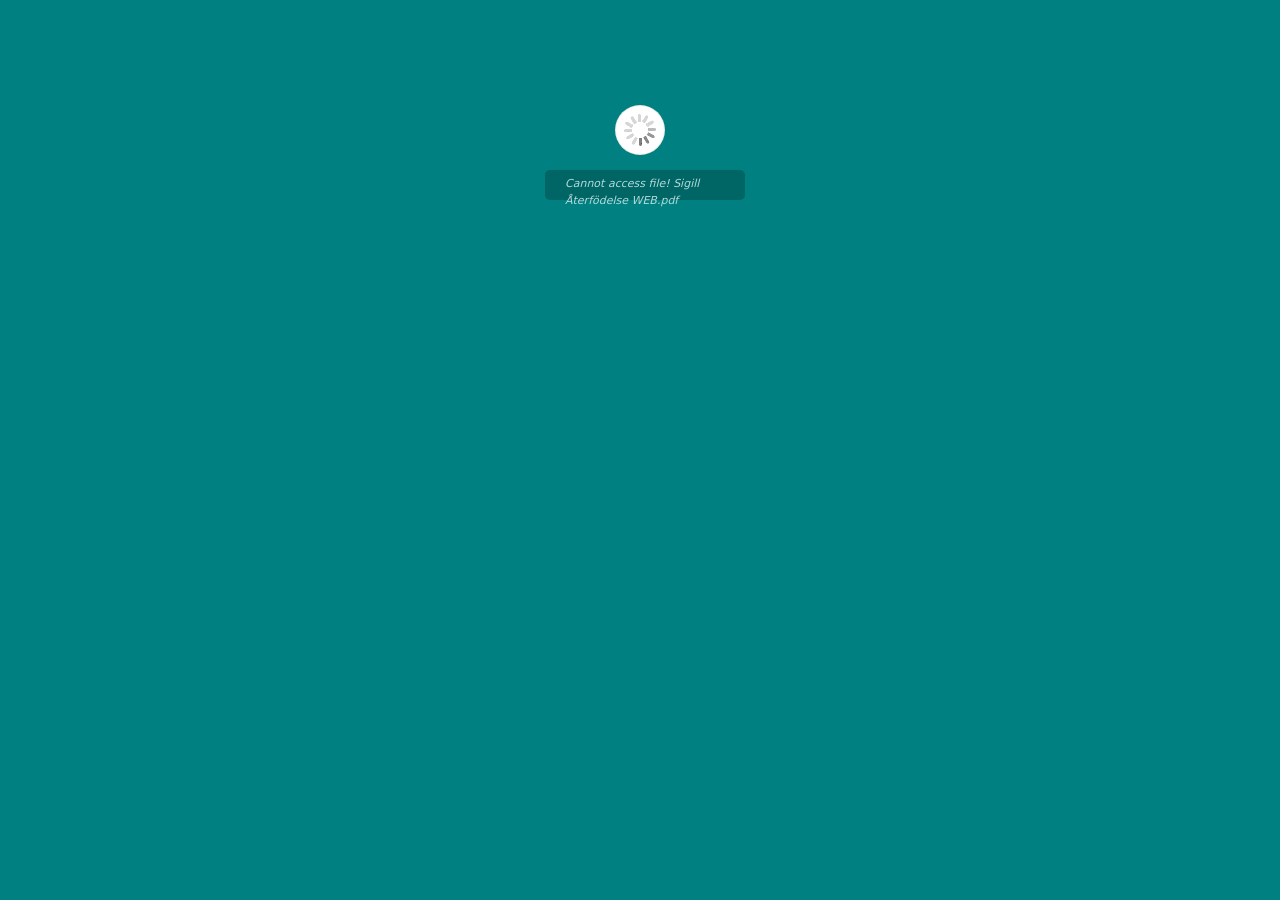
==== index.html @ 531eb3a5 "Bla" ====
<!DOCTYPE html>
<html lang="sv">
  <head>
    <meta charset="UTF-8">
    <meta name="viewport" content="width=device-width, initial-scale=1.0">
    <meta http-equiv="X-UA-Compatible" content="ie=edge">
    <title>Sigill</title>
    <link rel="stylesheet" href="./style.css">
    <link rel="icon" href="./favicon.ico" type="image/x-icon">

    <!-- Flipbook StyleSheet -->
    <link href="../dflip/css/dflip.min.css" rel="stylesheet" type="text/css">

    <!-- Icons Stylesheet -->
    <link href="../dflip/css/themify-icons.min.css" rel="stylesheet" type="text/css">

    <!-- Bootstrap -->
    <link href="https://cdn.jsdelivr.net/npm/bootstrap@5.3.8/dist/css/bootstrap.min.css" rel="stylesheet" integrity="sha384-sRIl4kxILFvY47J16cr9ZwB07vP4J8+LH7qKQnuqkuIAvNWLzeN8tE5YBujZqJLB" crossorigin="anonymous">
  </head>
  <body>
    <main>
        <div style="width:100%;">

          <!--Normal FLipbook-->
          <div id="flipbookContainer"></div>

          <!--
          <a href="Sigill Återfödelse WEB.pdf" target="_blank">
            <img src="Bilder/Sigill Återfödelse Framsida.png" class="magazine-cover">
          </a>-->
        </div>
    </main>
    <script src="index.js"></script>

    <!-- jQuery  -->
    <script src="../dflip/js/libs/jquery.min.js" type="text/javascript"></script>
    <!-- Flipbook main Js file -->
    <script src="../dflip/js/dflip.min.js" type="text/javascript"></script>

    <!-- Bootstrap -->
    <script src="https://cdn.jsdelivr.net/npm/bootstrap@5.3.8/dist/js/bootstrap.bundle.min.js" integrity="sha384-FKyoEForCGlyvwx9Hj09JcYn3nv7wiPVlz7YYwJrWVcXK/BmnVDxM+D2scQbITxI" crossorigin="anonymous"></script>
    
    <script>
      var flipBook;

      jQuery(document).ready(function () {

        var pdf="Sigill Återfödelse WEB.pdf";
        var options = {pageMode:2,backgroundColor: "#008080",enableDownload:false,hideControls: "download,pageMode,share"};
        flipBook = $("#flipbookContainer").flipBook(pdf, options);

      });
    </script>
  </body>
</html>
---- style.css ----
html{
    height: -webkit-fill-available !important;
}

body{
    height: -webkit-fill-available !important;
}

main{
    height: 100%;
    background-color: #008080 !important;
}


/* Card */
.magazine-cover {
  width: 100%;
  max-width: 820px;
  border-radius: 2px;
  transition:
    transform 0.15s ease-out,
    box-shadow 0.15s ease-out;
  box-shadow: 0 10px 30px rgba(0,0,0,0.2);
  will-change: transform;
  cursor: pointer;
}

/* Hover polish */
.magazine-cover:hover {
  box-shadow: 0 30px 60px rgba(0,0,0,0.35);
  transform: scale(1.05);
}
---- dflip/css/dflip.min.css ----
.df-abs-center{top:50%;left:50%;position:absolute;-webkit-transform:translate(-50%,-50%);-moz-transform:translate(-50%,-50%);-ms-transform:translate(-50%,-50%);transform:translate(-50%,-50%)}.df-abs-h-center{position:absolute;left:50%;-webkit-transform:translate(-50%);-moz-transform:translate(-50%);-ms-transform:translate(-50%);transform:translate(-50%)}.df-container{min-height:320px;background:no-repeat 50%;background-size:cover;width:100%;position:relative;image-rendering:auto;direction:ltr}.df-container div{box-sizing:border-box !important}.df-container.df-transparent:not(.df-fullscreen){background:transparent !important}.df-container.df-custom-fullscreen.df-fullscreen{position:fixed !important;top:0 !important;left:0 !important;right:0 !important;bottom:0 !important;margin:0 !important;border:0 !important;z-index:999999}.df-container .loading-info{position:absolute;top:100%;margin-top:20px;margin-left:5px;padding:6px 20px;background-color:rgba(0,0,0,0.3);font-style:italic;border-radius:5px;font-size:11px;max-height:30px;color:#fff;max-width:200px;transform:translateX(-50%);-moz-transform:translateX(-50%);-ms-transform:translateX(-50%);-webkit-transform:translateX(-50%);left:50%;opacity:.7;transition:.3s top ease;-webkit-transition:.3s top ease}.loading-info.df-old-browser{color:gray;background-color:white;opacity:.9;text-align:center;max-height:none}.loading-info.df-old-browser a{font-weight:bold;font-style:normal;text-transform:uppercase;color:#2196f3;display:block;text-decoration:underline;margin:10px 0 0}.df-container.df-init .loading-info{top:50%}.df-3dcanvas{position:absolute;z-index:1;right:0;top:0}.df-rtl .df-3dcanvas{right:auto;right:initial;left:0}.df-container a{outline:0;text-decoration:none;box-shadow:none}.df-container.df-zoom-enabled canvas.df-3dcanvas,.df-container.df-zoom-enabled .df-book-stage{cursor:move;cursor:-webkit-grab}.df-container:before,.df-container:after{content:" ";transition:.3s .1s opacity;-webkit-transition:.3s .1s opacity;opacity:0;height:50px;width:50px;left:50%;top:50%;font-size:12px;margin:-45px -25px -25px;box-sizing:border-box;position:absolute;pointer-events:none}.df-container.df-loading:before,.df-container.df-loading:after{content:" ";z-index:100;opacity:1}.df-container.df-loading:after{content:" ";background-image:url("../images/loading.gif");background-repeat:no-repeat;background-size:32px;background-position:50%}.df-container.df-loading:before{background-color:white;-webkit-border-radius:50px;-moz-border-radius:50px;border-radius:50px;border:1px solid rgba(150,150,150,0.2)}.df-book-stage{position:absolute;overflow:hidden;right:0;bottom:0;z-index:1;top:0;left:0;filter:blur(0);-webkit-filter:blur(0);padding:30px 50px 70px}.df-container.df-xs .df-book-stage{padding-left:20px;padding-right:20px}.df-container.df-sidemenu-open .df-book-stage{padding-left:230px;padding-right:10px}.df-container.df-sidemenu-open>.df-ui-btn.df-ui-prev{left:220px}.df-rtl.df-container.df-sidemenu-open>.df-ui-btn.df-ui-prev{left:0}.df-rtl.df-container.df-sidemenu-open>.df-ui-btn.df-ui-next{right:220px}.df-book-stage.df-zoom-enabled{cursor:move}.df-page-front:before,.df-page-back:before{content:" "}.df-book-page .df-page-front:before{background-image:-webkit-linear-gradient(right,rgba(0,0,0,0.25),rgba(0,0,0,0.2) 10%,rgba(0,0,0,0.15) 25%,rgba(0,0,0,0) 70%);background-image:-moz-linear-gradient(right,rgba(0,0,0,0.25),rgba(0,0,0,0.2) 10%,rgba(0,0,0,0.15) 25%,rgba(0,0,0,0) 70%);background-image:-ms-linear-gradient(right,rgba(0,0,0,0.25),rgba(0,0,0,0.2) 10%,rgba(0,0,0,0.15) 25%,rgba(0,0,0,0) 70%)}.df-book-page .df-page-back:before{background-image:-webkit-linear-gradient(left,rgba(0,0,0,0.25),rgba(0,0,0,0.15) 15%,rgba(255,255,255,0.07),rgba(255,255,255,0.0));background-image:-moz-linear-gradient(left,rgba(0,0,0,0.25),rgba(0,0,0,0.15) 15%,rgba(255,255,255,0.07),rgba(255,255,255,0.0));background-image:-ms-linear-gradient(left,rgba(0,0,0,0.25),rgba(0,0,0,0.15) 15%,rgba(255,255,255,0.07),rgba(255,255,255,0.0))}.df-book-wrapper,.df-page-wrapper,.df-book-page,.df-page-content,.df-page-front:before,.df-page-wrapper:after,.df-page-back:before,.df-page-content:after,.df-page-effects,.df-page-effects:before,.df-page-effects{position:absolute;height:100%;display:block;top:0}.df-page-content,.df-book-page{width:100%}.df-book-wrapper{position:relative;margin:0 auto;transition:.3s left;-webkit-transition:.3s left;left:0}.df-zoom-enabled .df-book-wrapper{transition:none;-webkit-transition:none}.df-loading.df-container .df-book-wrapper{left:100%}.df-book-wrapper.close-right{left:25%}.df-book-wrapper.close-left{left:-25%}.df-book-shadow{position:absolute;z-index:-1;height:100%;-webkit-box-shadow:0 0 10px rgba(0,0,0,0.3);-moz-box-shadow:0 0 10px rgba(0,0,0,0.3);-ms-box-shadow:0 0 10px rgba(0,0,0,0.3);box-shadow:0 0 10px rgba(0,0,0,0.3)}.df-book-wrapper .df-book-side-buttons{position:absolute;left:100%;width:40px;opacity:.3;height:100%;cursor:pointer;z-index:30;-webkit-border-radius:0 20px 20px 0;-moz-border-radius:0 20px 20px 0;border-radius:0 20px 20px 0}.df-book-prev-button.df-book-side-buttons{-webkit-border-radius:20px 0 0 20px;-moz-border-radius:20px 0 0 20px;border-radius:20px 0 0 20px}.df-book-wrapper .df-book-side-buttons:hover{opacity:.5;background-color:rgba(0,0,0,0.18)}.df-book-wrapper .df-book-prev-button{right:100%;left:auto;left:initial}.df-book-wrapper .df-book-side-buttons:before{position:absolute;font-size:30px;-webkit-transform:translate(-50%,-50%);-moz-transform:translate(-50%,-50%);-ms-transform:translate(-50%,-50%);transform:translate(-50%,-50%);left:50%;top:50%}.df-page-wrapper{overflow:hidden}.df-hard-page .df-page-wrapper{width:100% !important;height:100% !important;overflow:visible;transform-style:preserve-3d;-webkit-transform-origin:0 50% 0;-moz-transform-origin:0 50% 0;-ms-transform-origin:0 50% 0;transform-origin:0 50% 0}.df-book-page.df-flipping,.df-book-page.df-folding{box-shadow:-2px 0 10px rgba(0,0,0,0.0)}.df-book-page.df-left-side{left:0;-webkit-transform-origin:right;-moz-transform-origin:right;-ms-transform-origin:right;transform-origin:right}.df-book-page.df-right-side{left:50%;-webkit-transform-origin:left;-moz-transform-origin:left;-ms-transform-origin:left;transform-origin:left}.df-book-page.df-right-side+.df-page-wrapper.df-right-side{z-index:-1}.df-book-page .df-page-front,.df-book-page .df-page-back{width:100%;background-size:100.5% 100%;background-size:100% 100%;height:100%;background-color:white;position:absolute;box-sizing:border-box}.df-page-back>canvas,.df-page-front>canvas{width:100%;position:relative;z-index:-1}.df-quick-turn:before{opacity:0}.df-book-page.df-flipping.df-left-side:before{background-image:-webkit-linear-gradient(left,rgba(0,0,0,0),rgba(0,0,0,0.1));background-image:-moz-linear-gradient(left,rgba(0,0,0,0),rgba(0,0,0,0.1));width:10px;left:-10px}.df-book-page{width:50%}.df-book-page.df-flipping,.df-book-page.df-folding{z-index:200 !important}.df-page-content{background-size:100.25% !important;background-repeat:no-repeat !important;transition-property:transform;-webkit-transition-property:-webkit-transform;width:100%;overflow:hidden}.df-book-page.df-left-side .df-page-front{z-index:2}.df-book-page.df-left-side .df-page-back{z-index:1}.df-book-page.df-left-side.df-folding:not(.df-hard-page) .df-page-back{z-index:3}.df-book-page.df-right-side .df-page-front{top:0;left:0;z-index:0}.df-book-page,.df-page-front,.df-page-back,.df-page-fold-inner-shadow,.df-page-fold-outer-shadow,.df-page-wrapper{position:absolute;-webkit-transform-origin:0 0;-moz-transform-origin:0 0;-ms-transform-origin:0 0;transform-origin:0 0}.df-page-front,.df-page-back{overflow:hidden}.df-page-fold-outer-shadow{z-index:-1;width:100%;height:100%}.df-page-fold-inner-shadow{position:absolute;z-index:5;display:none}.df-book-page.df-folding .df-page-fold-inner-shadow{display:block}.df-book-page.df-right-side .df-page-back{left:0;z-index:1}.df-book-page.df-right-side.df-folding .df-page-front{z-index:2}.df-page-wrapper.df-right-side .df-page-back{left:100%;z-index:1;overflow:hidden}.df-hard-page .df-page-front,.df-hard-page .df-page-back{-webkit-backface-visibility:hidden;-moz-backface-visibility:hidden;-ms-backface-visibility:hidden;backface-visibility:hidden}.df-hard-page.df-right-side .df-page-front{-webkit-transform-origin:right 50%;-moz-transform-origin:right 50%;-ms-transform-origin:right 50%;transform-origin:right 50%;z-index:3 !important}.df-hard-page.df-left-side .df-page-front{-webkit-transform-origin:right 50%;-moz-transform-origin:right 50%;-ms-transform-origin:right 50%;transform-origin:right 50%}.df-hard-page.df-right-side .df-page-back{-webkit-transform-origin:left 50%;-moz-transform-origin:left 50%;-ms-transform-origin:left 50%;transform-origin:left 50%;z-index:3}.df-hard-page.df-left-side .df-page-back{-webkit-transform-origin:left 50%;-moz-transform-origin:left 50%;-ms-transform-origin:left 50%;transform-origin:left 50%}.df-page-front:before,.df-page-back:before{width:20%;z-index:5;pointer-events:none}.df-page-front:before{right:0}.df-page-wrapper.df-right-side.df-flipping{z-index:4}.df-ui{height:60px;padding:20px 16px 0}.df-ui-wrapper,.df-ui-btn{color:#888;vertical-align:top;background-color:#f7f7f7;box-sizing:border-box;text-align:center}.df-ui-wrapper{box-shadow:0 1px 4px rgba(0,0,0,0.3);background-color:#f7f7f7;position:absolute}.df-share-wrapper{z-index:2;position:absolute;top:0;bottom:0;right:0;left:0;background-color:rgba(0,0,0,0.35);display:none}.df-share-box{position:absolute;top:50%;width:280px;-webkit-transform:translateX(-50%) translateY(-50%);-moz-transform:translateX(-50%) translateY(-50%);-ms-transform:translateX(-50%) translateY(-50%);transform:translateX(-50%) translateY(-50%);left:50%;background-color:#fff;border-radius:10px;padding:10px 15px 5px;text-align:center}span.df-share-title{color:#777;margin-bottom:10px;display:block}.df-share-url{background-color:#fff;height:60px;color:#666;padding:2px 5px;-webkit-border-radius:5px;-moz-border-radius:5px;border-radius:5px;width:100%;font-size:12px;box-sizing:border-box;margin-bottom:0}.df-share-button{display:inline-block;text-align:center;cursor:pointer;-webkit-border-radius:50%;-moz-border-radius:50%;border-radius:50%;padding:10px;margin:3px;color:#aaa}.df-share-button:hover{color:#444}.df-ui-btn{position:relative;width:35px;right:0;height:40px;font-size:17px;cursor:pointer;z-index:2;display:inline-block;padding:12px 5px;line-height:1}.df-floating .df-ui-controls>.df-ui-btn:first-child{border-radius:5px 0 0 5px}.df-floating .df-ui-controls>.df-ui-btn:last-child{border-radius:0 5px 5px 0}.df-ui-btn:before{box-sizing:border-box}.df-ui-thumbnail,.df-ui-share,.df-ui-outline,.df-ui-help,.df-ui-sound{float:left}.df-ui-btn:hover{color:#00acce}.df-ui-btn.disabled,.df-ui-btn.disabled:hover{color:#ccc}.df-ui-page{padding:8px 5px 2px;font-size:12px;width:auto;width:50px;margin:0;border-radius:0;background-color:rgba(0,0,0,0.03)}.df-ui-page input{width:100%;background-color:transparent;height:25px;margin:0;padding:0 !important;border:1px solid #8f8f8f;text-align:center;vertical-align:top;color:transparent;font-size:14px;top:0;box-sizing:border-box;z-index:-1;display:inline-block;opacity:0}.df-ui-page input:focus{z-index:2;opacity:1;color:inherit}.df-ui-page input:focus+label{opacity:0;display:none}.df-ui-page label{position:absolute;height:30px;width:100%;display:block;top:0;padding-top:14px;line-height:1.1em;color:#999;font-size:13px;font-weight:normal;left:0;cursor:pointer;background-color:transparent;z-index:1;box-sizing:border-box}.df-ui-share{float:left}.df-ui-fullscreen{bottom:0}.df-ui-zoom{top:24px;height:60px;right:24px;width:30px;display:none;-webkit-border-radius:3px;-moz-border-radius:3px;border-radius:3px}.df-ui-sidemenu-close{position:absolute;top:10px;right:-32px;font-size:14px;width:32px;height:35px;cursor:pointer;padding:10px 0;background:inherit;border-radius:0 5px 5px 0;z-index:-1;transition:.5s ease;-webkit-transition:.5s ease}.df-ui-controls{bottom:0;width:100%;height:40px;padding:0;-webkit-touch-callout:none;-webkit-user-select:none;-moz-user-select:none;-ms-user-select:none;user-select:none;z-index:4;display:block}.df-floating .df-ui-controls{bottom:10px;width:auto;width:initial;-webkit-transform:translateX(-50%);-moz-transform:translateX(-50%);-ms-transform:translateX(-50%);transform:translateX(-50%);left:50%;margin:0 auto;display:table;display:flex;border-radius:5px}.df-floating.df-controls-top .df-ui-controls{bottom:auto;bottom:initial;top:10px}.df-floating.df-controls-hide .df-ui-controls{display:none}.df-ui-wrapper.df-ui-controls .df-ui-btn{float:none}.df-ui-size{bottom:24px;height:60px;right:24px}.df-ui-zoom:before,.df-ui-size:before{height:0;border-bottom:1px solid;content:" ";right:5px;opacity:.3;display:block;position:absolute;top:30px;left:5px;z-index:2}.df-ui-zoomin{top:0}.df-ui-zoomout{bottom:0}.df-ui-next{right:0;border-radius:0}.df-container.df-floating>.df-ui-next{right:8px}.df-container.df-floating>.df-ui-prev{left:2px}.df-container>.df-ui-next,.df-container>.df-ui-prev{margin-top:-5px;-webkit-transform:translateY(-50%);-moz-transform:translateY(-50%);-ms-transform:translateY(-50%);transform:translateY(-50%);top:50%;position:absolute;opacity:.3;font-size:36px;color:#000;text-align:center;background-color:transparent;height:auto;height:initial;width:auto;width:initial}.df-container>.df-ui-next:hover,.df-container>.df-ui-prev:hover{opacity:.7}.df-container.df-floating>.df-ui-next,.df-container.df-floating>.df-ui-prev{border-radius:50%;width:40px}.df-ui-prev{left:0;right:auto;border-radius:0}.df-ui-alt{position:relative !important;right:auto;right:initial;left:auto;left:initial;box-shadow:none !important}.df-ui-alt.df-ui-next{border-right:1px solid #ddd}.df-ui-btn.df-active{color:#00acce;background-color:#e7e7e7}.df-ui-fit{display:none}.df-ui-zoomin,.df-ui-zoomout,.df-ui-fullscreen,.df-ui-more{float:right}.df-ui-fit{top:0}.df-ui-more .more-container,.df-ui-search .search-container{display:none;position:absolute;bottom:100%;margin-bottom:8px !important;right:10px;background-color:#f7f7f7;z-index:20;border-radius:5px;box-shadow:0 -1px 3px rgba(0,0,0,0.2)}.df-controls-top .df-ui-more .more-container,.df-controls-top .df-ui-search .search-container{bottom:auto;bottom:initial;margin-top:8px !important;top:100%;box-shadow:0 1px 3px rgba(0,0,0,0.2)}.more-container:before,.search-container:before{content:" ";position:absolute;border:7px solid transparent;border-top-color:#eee;height:0;width:0;bottom:-14px;right:13px;margin-right:-8px;pointer-events:none}.df-controls-top .more-container:before,.df-controls-top .search-container:before{border:7px solid transparent;border-bottom-color:#eee;top:-14px}.more-container .df-ui-btn{width:auto;width:initial;width:170px;text-align:left;padding:8px 10px;height:36px;border-top:1px solid #e4e4e4;border-radius:0}.more-container .df-ui-btn:hover{background-color:#eee}.more-container>.df-ui-btn:first-child{border-radius:5px;border-top:0}.more-container>.df-ui-btn:last-child{border-radius:0 0 5px 5px}.more-container .df-ui-btn:before{position:absolute;top:11px;font-size:14px}.df-ui-btn span{display:none}.more-container .df-ui-btn span{font-size:12px;padding-left:20px;vertical-align:middle;display:inline-block}.df-ui-more.df-active .more-container,.df-ui-search.df-active .search-container{display:block}.df-container section{padding:0}.annotationLayer section,.annotationDiv section,.customLinkAnnotation,.customHtmlAnnotation,.customVideoAnnotation,.linkAnnotation,.highlightAnnotation,.popupAnnotation{position:absolute;z-index:5;cursor:pointer;pointer-events:all}.annotationDiv .popupWrapper{position:absolute;width:20em}.annotationDiv .popup{position:absolute;z-index:200;max-width:20em;background-color:#ff9;box-shadow:0 2px 5px #333;border-radius:2px;padding:.6em;margin-left:5px;cursor:pointer;word-wrap:break-word}.annotationDiv .popup h1{font-size:1em;border-bottom:1px solid #000;padding-bottom:.2em}.annotationDiv .popup p{padding-top:.2em}.annotationDiv .highlightAnnotation,.annotationDiv .underlineAnnotation,.annotationDiv .squigglyAnnotation,.annotationDiv .strikeoutAnnotation,.annotationDiv .fileAttachmentAnnotation{cursor:pointer}.annotationDiv .textAnnotation img{position:absolute;cursor:pointer}section.linkAnnotation a,.annotationDiv .buttonWidgetAnnotation.pushButton>a{display:block;height:100%}section.linkAnnotation a,a.linkAnnotation,a.customLinkAnnotation,.customHtmlAnnotation,.customVideoAnnotation{background-color:transparent;background-color:#ff0;opacity:.1}section.linkAnnotation a:hover,a.linkAnnotation:hover,.highlightAnnotation:hover,a.customLinkAnnotation:hover{opacity:.4;border-color:transparent;background-color:#2196f3}.annotationDiv,.textLayerDiv{position:absolute;top:0;left:0;bottom:0;right:0;overflow:hidden}.textLayerDiv{line-height:1.0}.textLayerDiv>div{position:absolute;white-space:pre;cursor:text;-webkit-transform-origin:0 0;-moz-transform-origin:0 0;-o-transform-origin:0 0;-ms-transform-origin:0 0;transform-origin:0 0}section.linkAnnotation a .annotationLayer>a{display:block;position:absolute;height:100%;cursor:pointer;box-sizing:border-box}.df-page-loading:after,.df-page-loading:before{content:" ";height:44px;width:44px;position:absolute;top:50%;left:50%;margin:-22px -22px}.df-page-loading:before{background-color:white;-webkit-border-radius:50px;-moz-border-radius:50px;border-radius:50px;box-sizing:border-box}.df-page-loading:after{background-image:url("../images/loading.gif");background-repeat:no-repeat;background-position:center;background-size:22px}.df-thumb-container .df-vrow{height:124px;left:0;width:90%;margin:10px auto;background-position:50%;cursor:pointer;background-repeat:no-repeat;right:0;border-radius:5px}.df-thumb-container .df-vrow:before{content:"";background-image:url("../images/loading.gif");background-size:22px;height:22px;width:22px;display:block;top:60px;margin:0 auto;position:relative;z-index:0}.df-thumb-container .df-vrow:hover{background-color:#bbb}.df-floating .df-thumb-container .df-vrow:hover,.df-vrow.df-selected{background-color:#ccc;opacity:1}.df-thumb-container .df-vrow.df-thumb-loaded{background-size:contain}.df-thumb-container .df-vrow.df-thumb-loaded:before{display:none}.df-vrow>div{height:20px;background-color:rgba(170,170,170,0.54);width:40px;margin:0 auto}.df-sidemenu{float:left;width:220px;height:auto !important;position:absolute !important;top:0;z-index:3;transition:.5s transform ease;-webkit-transition:.5s -webkit-transform ease;transform:translateX(-100%);-webkit-transform:translateX(-100%);-moz-transform:translateX(-100%);-ms-transform:translateX(-100%);left:-50px;background-color:rgba(238,238,238,0.9)}.df-rtl .df-sidemenu{left:auto;left:initial;transform:translateX(100%);-webkit-transform:translateX(100%);-moz-transform:translateX(100%);-ms-transform:translateX(100%);right:-50px;direction:rtl}.df-thumb-container{text-align:center}.df-outline-container{color:#666;font-size:12px}.df-outline-wrapper,.df-thumb-wrapper{position:absolute !important;top:0;bottom:0;left:0;right:0;height:auto !important;box-shadow:1px 0 4px rgba(102,102,102,0.38)}.df-outline-wrapper{overflow:auto;padding:10px 10px 5px 10px}.df-floating .df-outline-container,.df-floating .df-thumb-container{bottom:0}.df-sidemenu.df-sidemenu-visible{display:block;transform:translateX(0);-ms-transform:translateX(0);-moz-transform:translateX(0);-webkit-transform:translateX(0);left:0}.df-outline-toggle{cursor:pointer;float:left;width:18px;padding:5px 0;margin-left:-18px;text-align:center}.df-outline-toggle.df-outlines-hidden ~ .df-outline-items{display:none}.df-outline-items>.df-outline-item{margin-left:18px}.df-outline-item a:hover,.df-outline-toggle:hover{background-color:#e7e7e7}.df-outline-item a{color:inherit !important;text-decoration:none !important;display:block;padding:5px 0 5px 5px;overflow:hidden;text-overflow:ellipsis;border:none !important;box-shadow:none !important}.df-outline-toggle:before{content:"\e64b";font-size:10px;font-family:'themify'}.df-outline-toggle.df-outlines-hidden:before{content:"\e649"}.df-lightbox-wrapper{position:fixed !important;top:0;bottom:0;right:0;height:auto !important;left:0;background-color:white;z-index:99999}.df-lightbox-controls{float:right;padding:5px;z-index:1000;position:relative}.df-lightbox-close{float:right;height:40px;text-align:center;font-size:50px;cursor:pointer;color:#444;border-radius:50%;border-color:transparent;width:40px;background-color:transparent;transition:.2s;-webkit-transition:.2s}.df-lightbox-close:hover{color:white;background-color:rgba(0,0,0,0.21);border-color:black}.df-lightbox-close:before{top:50%;position:absolute;-webkit-transform:translate(-50%,-50%);-moz-transform:translate(-50%,-50%);-ms-transform:translate(-50%,-50%);transform:translate(-50%,-50%);left:50%;font-size:24px}.df-lightbox-wrapper .df-container{position:absolute !important;width:100%;top:0;bottom:0;height:auto !important}.df-container.df-xs .df-ui-controls .df-ui-btn.df-ui-page{display:none !important}._df_button,._df_thumb,._df_custom{-webkit-box-sizing:border-box;-moz-box-sizing:border-box;box-sizing:border-box;display:inline-block;position:relative;cursor:pointer}._df_button{padding:5px 15px;background:#0085ba;color:white;font-size:14px;border-color:#0073aa #006799 #006799;cursor:pointer;border-width:1px;border-style:solid;-webkit-appearance:none;-webkit-border-radius:3px;border-radius:3px;white-space:nowrap}._df_thumb{border:0;width:140px;height:200px;text-align:center}._df_thumb{cursor:pointer;box-shadow:0 1px 2px rgba(0,0,0,0.22);display:inline-block;-webkit-transform-style:flat;-moz-transform-style:preserve-3d;transform-style:preserve-3d;box-sizing:border-box;-webkit-transition:.2s;margin:30px 10px 10px;-moz-perspective:1200px;perspective:1200px}._df_books ._df_thumb,._df_books .df-dummy{width:140px;height:200px;text-align:center;display:inline-block;position:relative;margin:20px 10px;vertical-align:top}._df_thumb[thumbtype="img"]{height:auto}._df_thumb[thumbtype="img"] img{max-width:100%;max-height:200px;margin:0;padding:0;border:0}._df_book-cover{background-size:100% 100%;height:100%;width:100%;-webkit-transform-origin:left;transform-origin:left;top:0;background-color:#eee;position:relative;overflow:hidden;-webkit-transition:.3s;-moz-transition:.3s;-ms-transition:.3s;box-shadow:0 1px 2px rgba(0,0,0,0.22)}._df_thumb ._df_book-title{bottom:-100%;position:absolute;width:100%;left:0;padding:5px;font-size:12px;background:rgba(60,60,60,0.8);box-sizing:border-box;display:block;color:white;transition:.4s;-webkit-transition:.4s;opacity:0}._df_thumb ._df_book-tag{float:left;padding:0 4px 2px;background-color:rgba(0,0,0,0.26);text-transform:uppercase;font-size:10px;margin:-15px 0 0 2px;z-index:-1;color:rgba(255,255,255,0.8);position:relative}._df_thumb:hover ._df_book-title,._df_thumb-not-found ._df_book-title{opacity:1;bottom:0}._df_thumb:hover ._df_book-cover{-webkit-transform:rotateY(-20deg) rotateZ(0);-moz-transform:rotateY(-20deg) rotateZ(0);-ms-transform:rotateY(-20deg) rotateZ(0);transform:rotateY(-20deg) rotateZ(0);box-shadow:3px 0 12px rgba(0,0,0,0.60)}.df-webkit ._df_thumb:hover ._df_book-cover{-webkit-transform:none;-moz-transform:none;-ms-transform:none;transform:none;box-shadow:1px 0 12px rgba(0,0,0,0.60)}._df_books{max-width:960px;margin:0 auto;text-align:center;position:relative;z-index:1;padding:20px 5px 150px}._df_books-break{color:rgba(255,255,255,0.3);font-size:14px;letter-spacing:1px;font-weight:600;margin-top:25px;text-transform:uppercase}._df_books-break:after{content:" ";bottom:0;width:50px;height:1px;background-color:rgba(255,255,255,0.24);display:block;margin:10px auto}.df-page-wrapper{-webkit-transform:translateZ(0);-moz-transform:translateZ(0);-ms-transform:translateZ(0);transform:translateZ(0)}.df-container ::-webkit-scrollbar{width:8px}.df-container ::-webkit-scrollbar-button{height:8px}.df-container ::-webkit-scrollbar-thumb{background:rgba(0,0,0,0.3);border:0 none #fff;border-radius:100px}.df-container ::-webkit-scrollbar-thumb:hover{background:rgba(0,0,0,0.5)}.df-container ::-webkit-scrollbar-thumb:active{background:rgba(0,0,0,0.5)}.df-container ::-webkit-scrollbar-track{background:rgba(0,0,0,0.20);border:0 none #fff;border-radius:100px}.df-container ::-webkit-scrollbar-track:hover{background:rgba(0,0,0,0.2)}.df-container ::-webkit-scrollbar-track:active{background:rgba(0,0,0,0.15)}.df-container ::-webkit-scrollbar-corner{background:transparent}.df-skipTransition{-webkit-transition:none !important;-moz-transition:none !important;-ms-transition:none !important;transition:none !important}.df-container.df-fullscreen{height:100% !important;max-height:100% !important;width:100% !important;max-width:100% !important}.df-container.df-double-internal .df-page-front{background-position:left;background-size:cover}.df-container.df-double-internal .df-page-back{background-position:right;background-size:cover}.customHtmlAnnotation iframe{position:absolute;top:0;left:0;width:100% !important;height:100% !important}.df-rtl .more-container .df-ui-btn{text-align:right;direction:rtl}.df-rtl .more-container .df-ui-btn:before{right:10px}.df-rtl .more-container .df-ui-btn span{padding:0 20px 0 0}.df-rtl .df-outline-items>.df-outline-item{margin:0 18px 0 0;text-align:right;direction:rtl}.df-rtl .df-outline-toggle{float:right;margin:0 -18px 0 0}.df-rtl .df-outline-toggle.df-outlines-hidden:before{content:"\e64a"}.df-rtl .df-sidemenu.df-sidemenu-visible{left:auto;left:initial;right:0}.df-rtl .df-ui-sidemenu-close{right:auto;right:initial;left:-32px;border-radius:5px 0 0 5px}._df_thumb[thumbtype="img"] ._df_thumb-not-found{height:200px;position:relative}body.admin-bar .df-lightbox-wrapper{top:32px}@media screen and (max-width:782px){body.admin-bar .df-lightbox-wrapper{top:46px}}.df-raw-loading{position:absolute;margin-top:20px;margin-left:5px;padding:6px 20px;background-color:rgba(0,0,0,0.3);font-style:italic;border-radius:5px;font-size:11px;max-height:30px;color:#fff;max-width:200px;transform:translateX(-50%);-moz-transform:translateX(-50%);-ms-transform:translateX(-50%);-webkit-transform:translateX(-50%);left:50%;top:50%;opacity:.7}.df-raw-loading a{color:inherit !important}.df-container .df-raw-loading{top:100%}[hidden]{display:none}html.df-lightbox-open,body.df-lightbox-open{overflow:hidden !important}.df-custom-fullscreen.df-fullscreen[backgroundcolor='transparent']{background:gray !important}
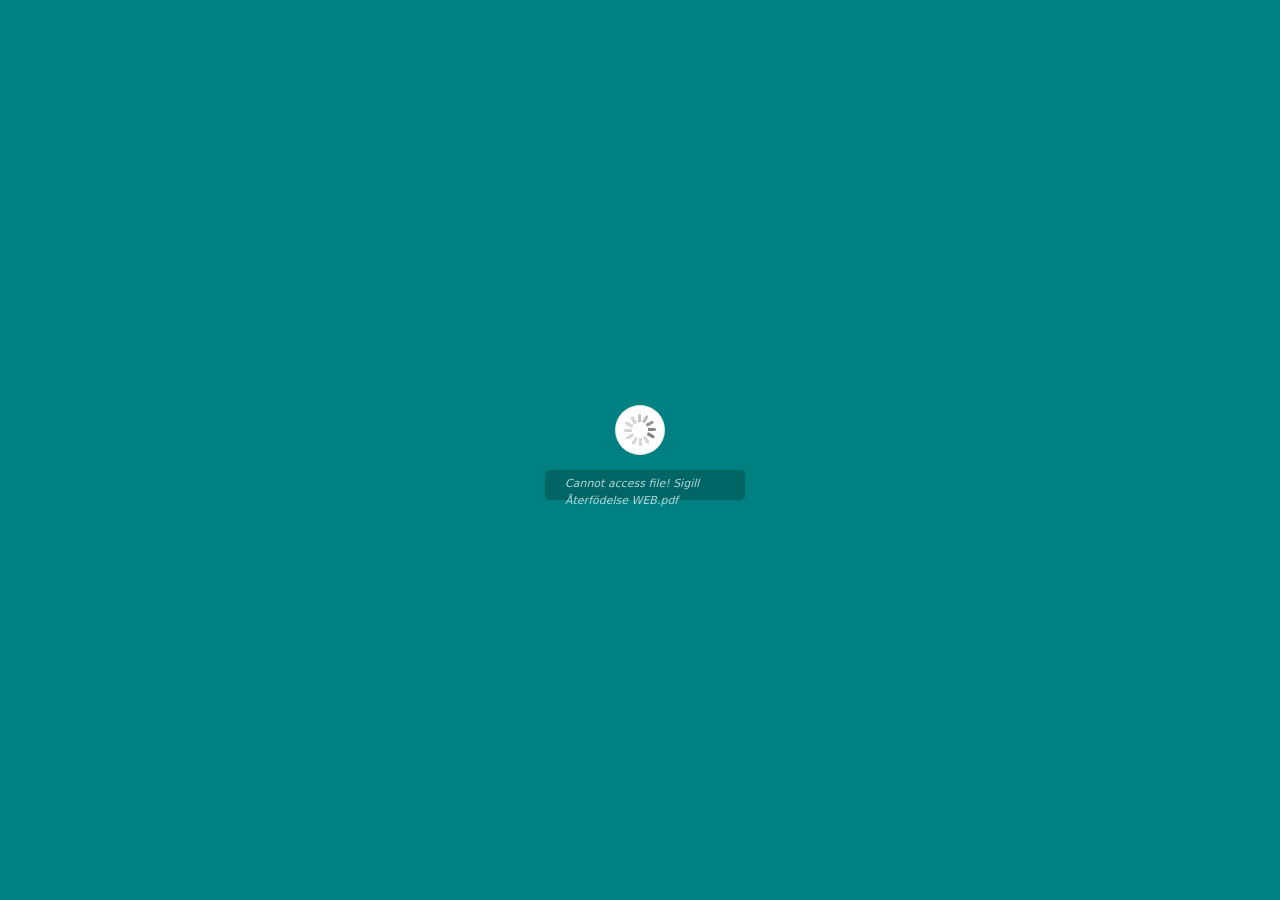
==== commit 990a6a0b: "Update index.html" ====
--- a/index.html
+++ b/index.html
@@ -19,15 +19,9 @@
   </head>
   <body>
     <main>
-        <div style="width:100%;">
-
-          <!--Normal FLipbook-->
+        <div style="width:100%;height:100%;display: flex; align-items: center; justify-content: center;">
+          <!--FLipbook-->
           <div id="flipbookContainer"></div>
-
-          <!--
-          <a href="Sigill Återfödelse WEB.pdf" target="_blank">
-            <img src="Bilder/Sigill Återfödelse Framsida.png" class="magazine-cover">
-          </a>-->
         </div>
     </main>
     <script src="index.js"></script>
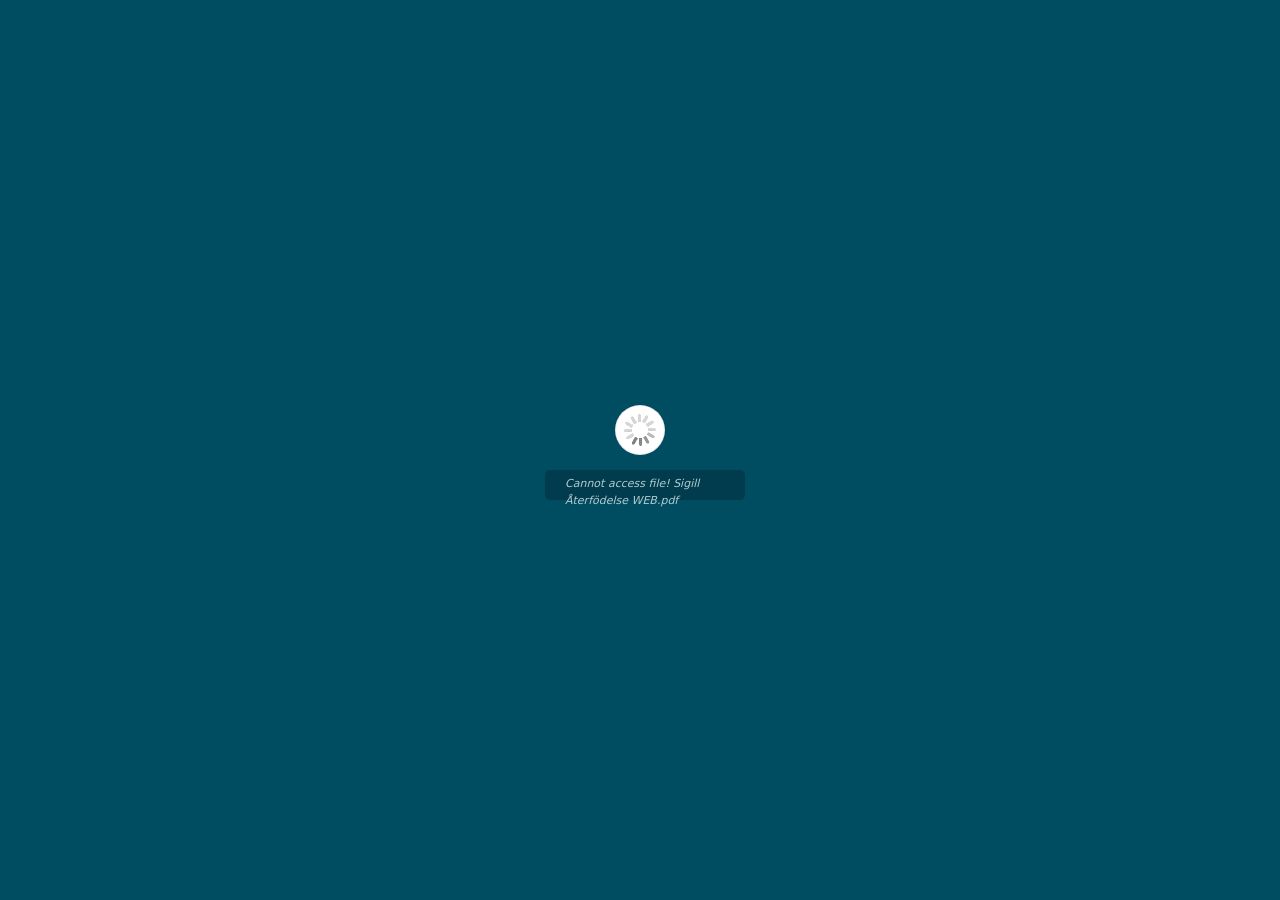
==== commit 954d5642: "Ny bakgrund" ====
--- a/index.html
+++ b/index.html
@@ -40,7 +40,7 @@
       jQuery(document).ready(function () {
 
         var pdf="Sigill Återfödelse WEB.pdf";
-        var options = {pageMode:2,backgroundColor: "#008080",enableDownload:false,hideControls: "download,pageMode,share"};
+        var options = {pageMode:2,transparent: true,enableDownload:false,soundEnable:false,hideControls: "download,pageMode,share,sound",};
         flipBook = $("#flipbookContainer").flipBook(pdf, options);
 
       });
--- a/style.css
+++ b/style.css
@@ -5,11 +5,11 @@
 
 body{
     height: -webkit-fill-available !important;
+    background-color: #004d62 !important;
 }
 
 main{
     height: 100%;
-    background-color: #008080 !important;
 }
 
 
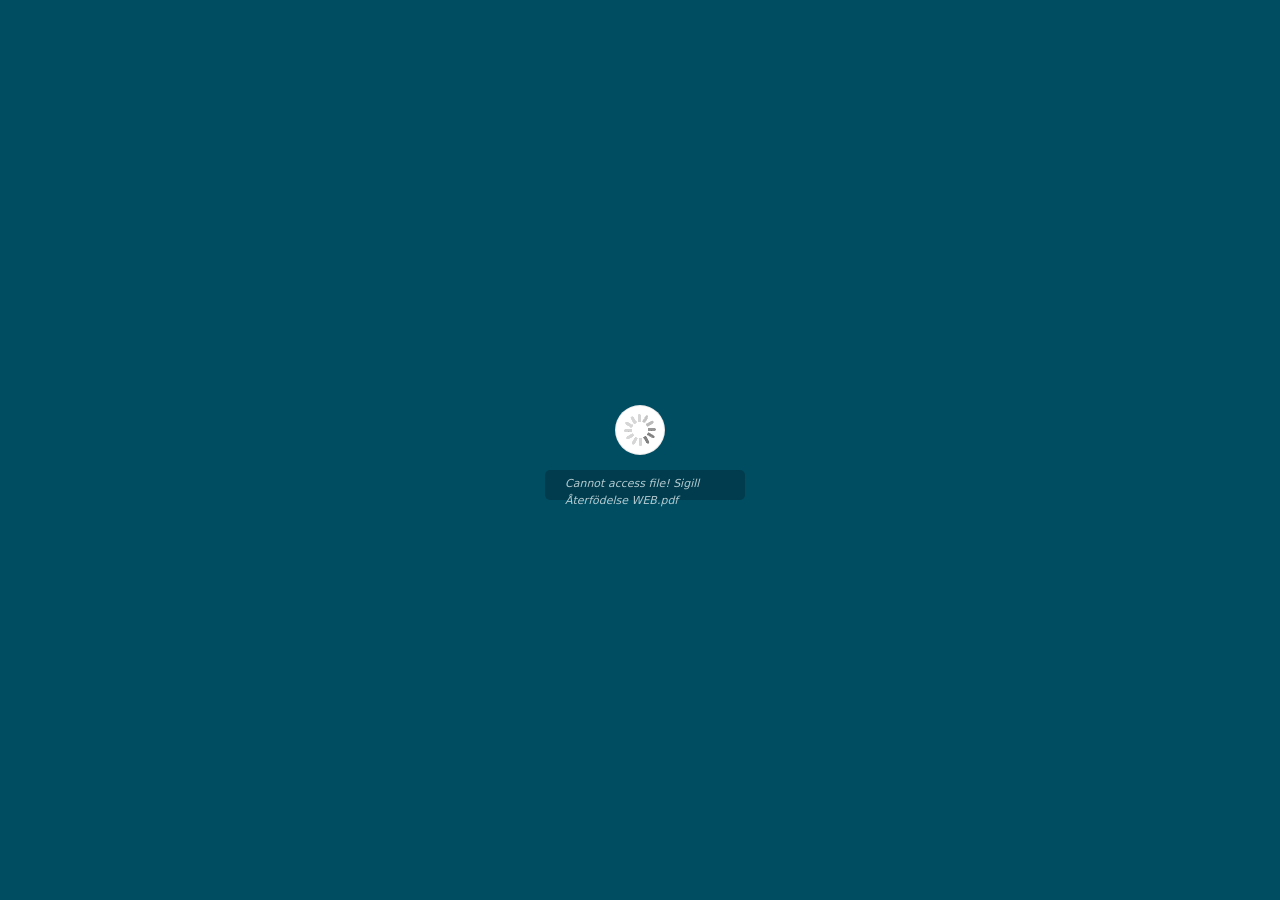
==== commit e2f4e656: "Ändring av bakgrund igen" ====
--- a/index.html
+++ b/index.html
@@ -40,7 +40,7 @@
       jQuery(document).ready(function () {
 
         var pdf="Sigill Återfödelse WEB.pdf";
-        var options = {pageMode:2,transparent: true,enableDownload:false,soundEnable:false,hideControls: "download,pageMode,share,sound",};
+        var options = {pageMode:2,backgroundColor: "#004d62",enableDownload:false,soundEnable:false,hideControls: "download,pageMode,share,sound",};
         flipBook = $("#flipbookContainer").flipBook(pdf, options);
 
       });
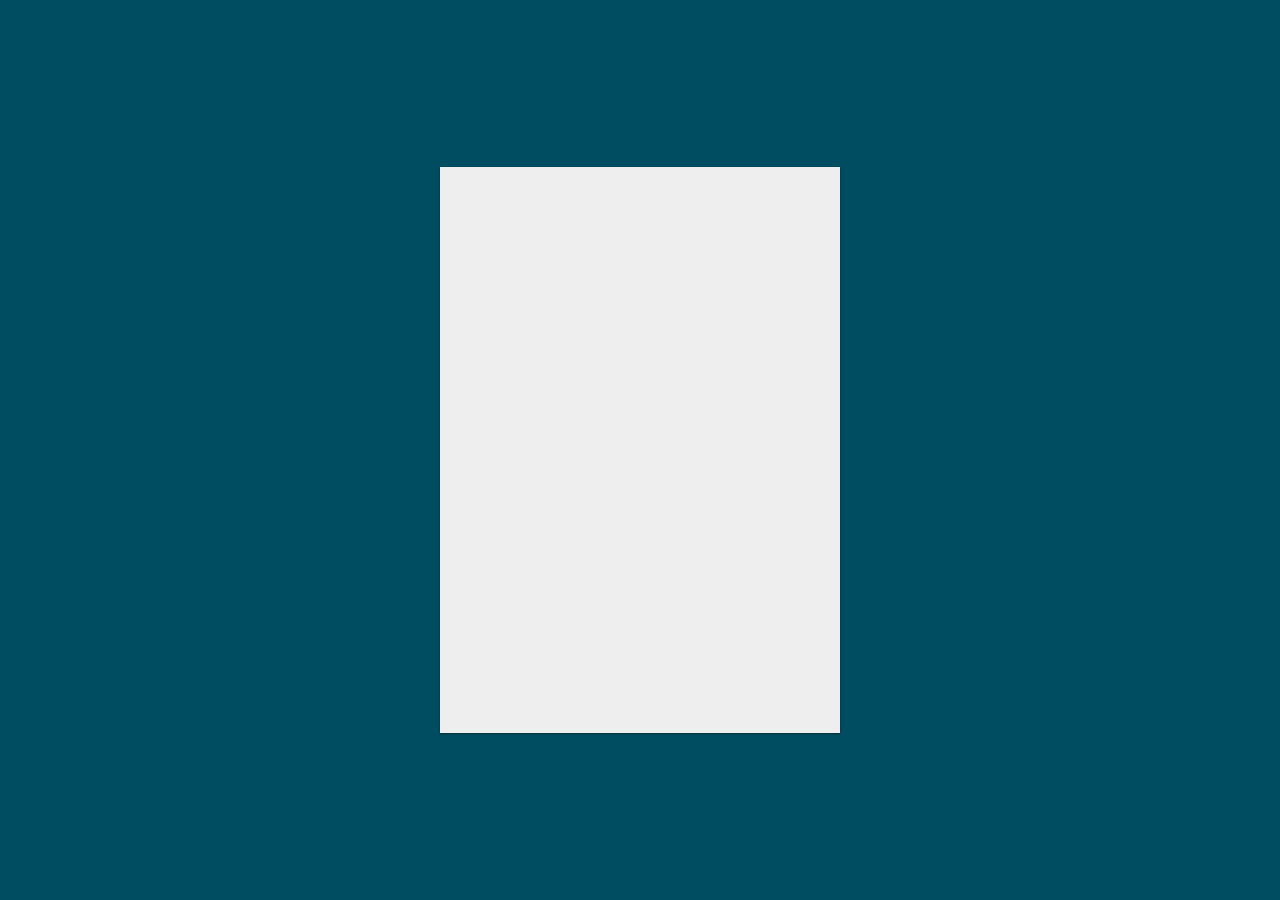
==== commit 47b84f96: "Nu använder Flipbook Thumbnail Lightbox itället" ====
--- a/index.html
+++ b/index.html
@@ -19,31 +19,48 @@
   </head>
   <body>
     <main>
+      <div class="container" style="height: 100%;">
         <div style="width:100%;height:100%;display: flex; align-items: center; justify-content: center;">
+          <!--Thumbnail Lightbox Usage Images-->
+          <div class="_df_thumb"
+          id="df_intro_thumb"
+          source="Sigill Återfödelse WEB.pdf"
+          thumb="Bilder/Sigill Återfödelse Framsida.png" >
+          Återfödelse</div >
           <!--FLipbook-->
-          <div id="flipbookContainer"></div>
+          <!-- <div id="flipbookContainer"></div> -->
         </div>
+      </div>
     </main>
+
     <script src="index.js"></script>
-
     <!-- jQuery  -->
     <script src="../dflip/js/libs/jquery.min.js" type="text/javascript"></script>
     <!-- Flipbook main Js file -->
     <script src="../dflip/js/dflip.min.js" type="text/javascript"></script>
-
     <!-- Bootstrap -->
     <script src="https://cdn.jsdelivr.net/npm/bootstrap@5.3.8/dist/js/bootstrap.bundle.min.js" integrity="sha384-FKyoEForCGlyvwx9Hj09JcYn3nv7wiPVlz7YYwJrWVcXK/BmnVDxM+D2scQbITxI" crossorigin="anonymous"></script>
     
     <script>
+      var option_df_intro_thumb = {
+        pageMode:2,
+        backgroundColor: "#004d62",
+        enableDownload:false,
+        soundEnable:false,
+        hideControls: "download,pageMode,share,sound",
+      };
+
+      /*
+      var options = {pageMode:2,backgroundColor: "#004d62",enableDownload:false,soundEnable:false,hideControls: "download,pageMode,share,sound",};
+      DFLIP.defaults.options = options;
+
       var flipBook;
 
       jQuery(document).ready(function () {
+        var pdf="Sigill Återfödelse WEB.pdf";
+        flipBook = $("#flipbookContainer").flipBook(pdf, DFLIP.defaults.options);
 
-        var pdf="Sigill Återfödelse WEB.pdf";
-        var options = {pageMode:2,backgroundColor: "#004d62",enableDownload:false,soundEnable:false,hideControls: "download,pageMode,share,sound",};
-        flipBook = $("#flipbookContainer").flipBook(pdf, options);
-
-      });
+      });*/
     </script>
   </body>
 </html>
--- a/style.css
+++ b/style.css
@@ -12,22 +12,21 @@
     height: 100%;
 }
 
-
-/* Card */
-.magazine-cover {
-  width: 100%;
-  max-width: 820px;
-  border-radius: 2px;
-  transition:
-    transform 0.15s ease-out,
-    box-shadow 0.15s ease-out;
-  box-shadow: 0 10px 30px rgba(0,0,0,0.2);
-  will-change: transform;
-  cursor: pointer;
-}
-
 /* Hover polish */
 .magazine-cover:hover {
   box-shadow: 0 30px 60px rgba(0,0,0,0.35);
   transform: scale(1.05);
+}
+
+.df-lightbox-close{
+  background-color: white !important;
+  border-radius: 5px !important;
+}
+
+._df_thumb{
+  margin: 0 !important;
+  width: 100% !important;
+  max-width: 400px !important;
+  aspect-ratio: 210 / 297;
+  height: auto !important;
 }
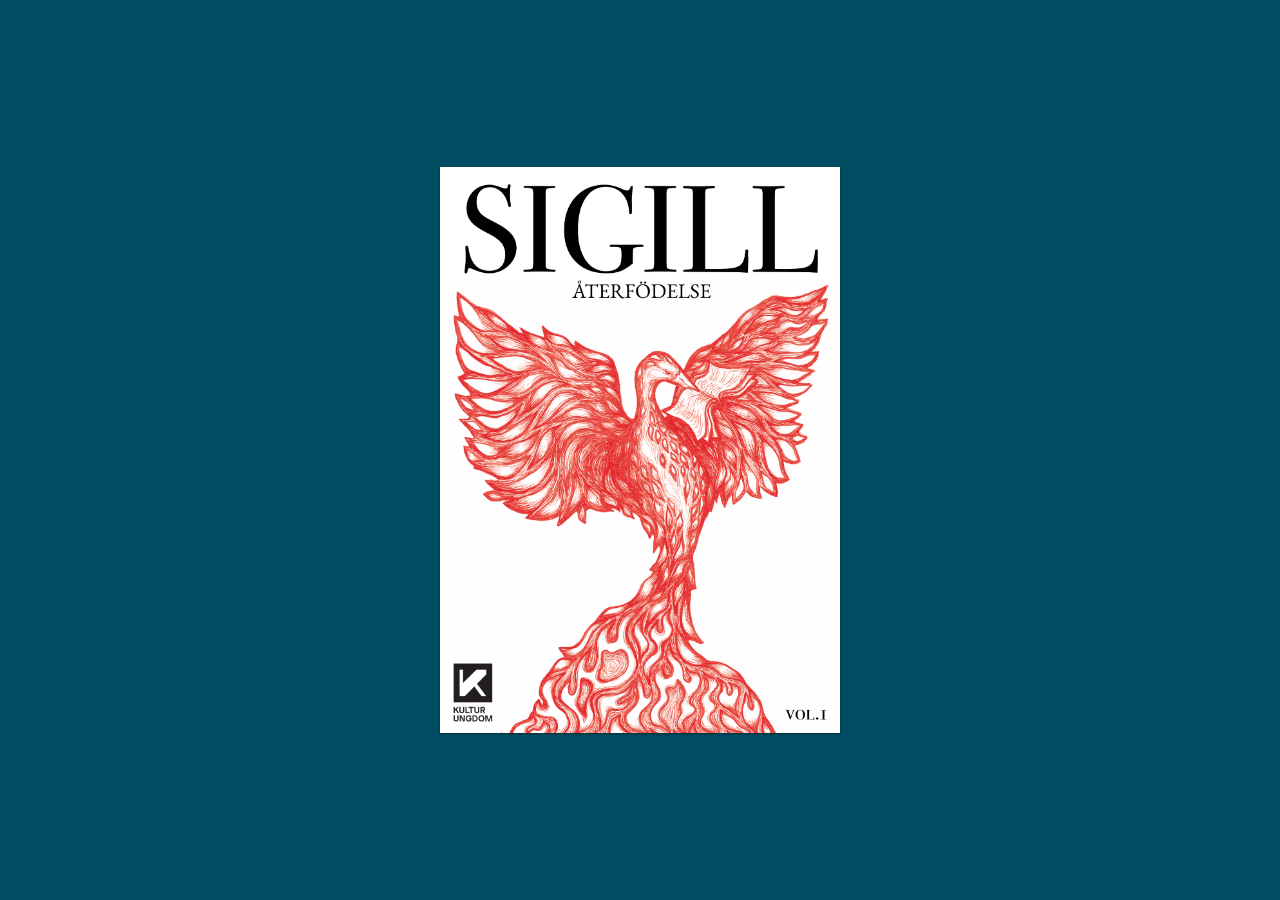
==== commit 9b9fc87f: "Lagt till massa metadata" ====
--- a/index.html
+++ b/index.html
@@ -1,12 +1,49 @@
 <!DOCTYPE html>
 <html lang="sv">
   <head>
+    <!---------------------- META DATA -->
     <meta charset="UTF-8">
     <meta name="viewport" content="width=device-width, initial-scale=1.0">
     <meta http-equiv="X-UA-Compatible" content="ie=edge">
-    <title>Sigill</title>
+    <title>Sigill – Tidskrift</title>
+    <meta
+      name="description"
+      content="Sigill är en tidskrift för tankar och perspektiv. En öppen plattform för undersökningar av arkitektur, konst, kultur, estetik, filosofi, samhälle och den värld vi lever i."
+    >
+    <meta name="robots" content="index, follow">
+    <link rel="canonical" href="https://sigilltidskrift.se/">
+
+    <!-- Open Graph -->
+    <meta property="og:type" content="website">
+    <meta property="og:locale" content="sv_SE">
+    <meta property="og:site_name" content="Sigill">
+    <meta property="og:title" content="Sigill – Tidskrift">
+    <meta
+      property="og:description"
+      content="En tidskrift för tankar och perspektiv. En öppen plattform för undersökningar av arkitektur, konst, kultur, estetik, filosofi, samhälle och den värld vi lever i."
+    >
+    <meta property="og:url" content="https://sigilltidskrift.se/">
+    <meta property="og:image" content="https://sigilltidskrift.se/images/sigill-social.jpg">
+    <meta property="og:image:alt" content="Sigill – Tidskrift">
+
+    <!-- X / Twitter -->
+    <meta name="twitter:card" content="summary_large_image">
+    <meta name="twitter:title" content="Sigill – Tidskrift">
+    <meta
+      name="twitter:description"
+      content="En tidskrift för tankar och perspektiv. En öppen plattform för undersökningar av arkitektur, konst, kultur, estetik, filosofi, samhälle och den värld vi lever i."
+    >
+    <meta name="twitter:image" content="https://sigilltidskrift.se/images/sigill-social.jpg">
+    <!----------------------------------->
+
+    <!---------------------- ICON ---->
+    <link rel="apple-touch-icon" sizes="180x180" href="/images/icons/apple-touch-icon.png">
+    <link rel="icon" type="image/png" sizes="32x32" href="/images/icons/favicon-32x32.png">
+    <link rel="icon" type="image/png" sizes="16x16" href="/images/icons/favicon-16x16.png">
+    <link rel="manifest" href="/site.webmanifest">
+    <!-------------------------------->
+
     <link rel="stylesheet" href="./style.css">
-    <link rel="icon" href="./favicon.ico" type="image/x-icon">
 
     <!-- Flipbook StyleSheet -->
     <link href="../dflip/css/dflip.min.css" rel="stylesheet" type="text/css">
@@ -25,7 +62,7 @@
           <div class="_df_thumb"
           id="df_intro_thumb"
           source="Sigill Återfödelse WEB.pdf"
-          thumb="Bilder/Sigill Återfödelse Framsida.png" >
+          thumb="images/Sigill Återfödelse Framsida.png" >
           Återfödelse</div >
           <!--FLipbook-->
           <!-- <div id="flipbookContainer"></div> -->
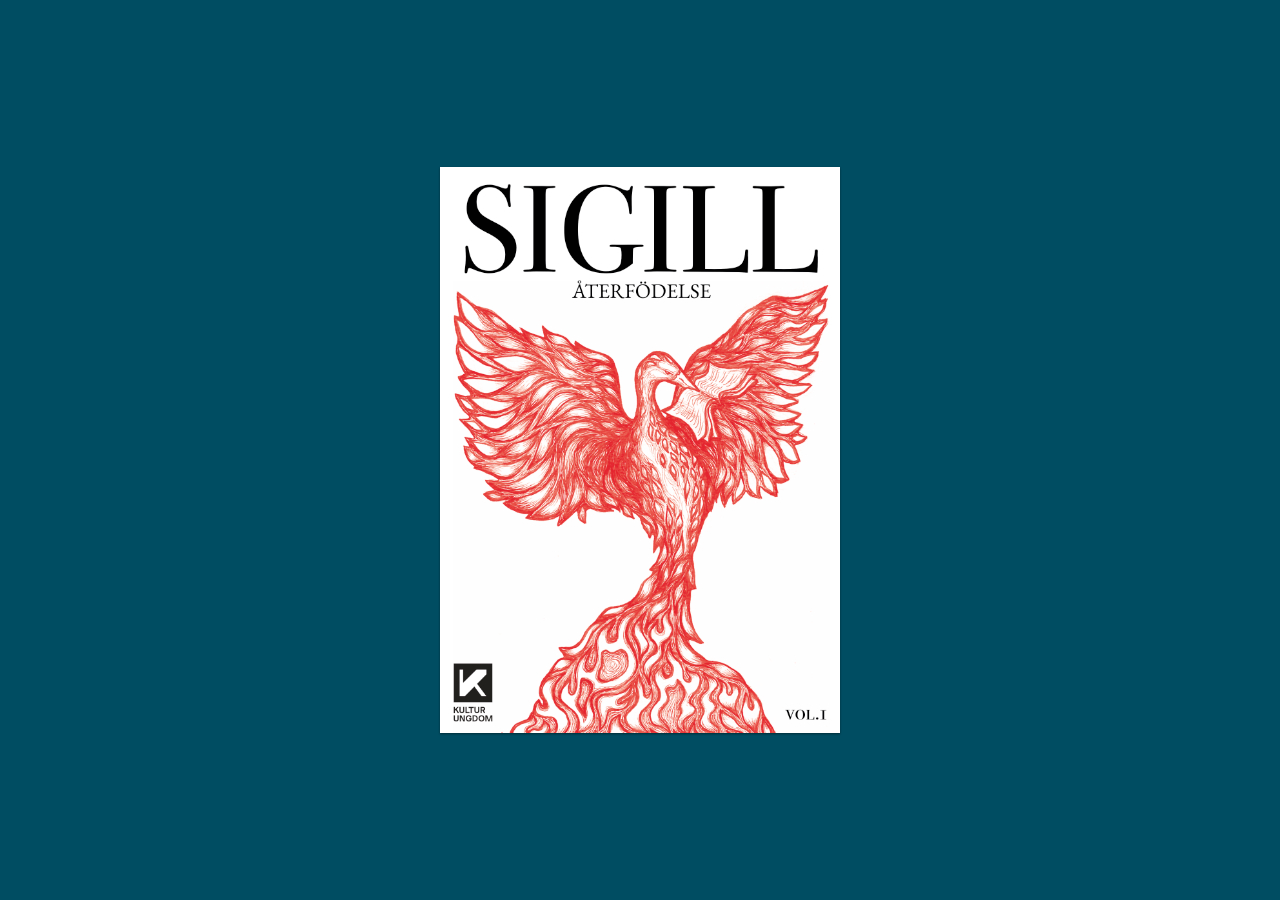
==== commit 0102feea: "Gör bilden på framsidan mindre" ====
--- a/index.html
+++ b/index.html
@@ -5,10 +5,10 @@
     <meta charset="UTF-8">
     <meta name="viewport" content="width=device-width, initial-scale=1.0">
     <meta http-equiv="X-UA-Compatible" content="ie=edge">
-    <title>Sigill – Tidskrift</title>
+    <title>Sigill – En tidskrift av arkitektstudenter</title>
     <meta
       name="description"
-      content="Sigill är en tidskrift för tankar och perspektiv. En öppen plattform för undersökningar av arkitektur, konst, kultur, estetik, filosofi, samhälle och den värld vi lever i."
+      content="Sigill är arkitektstudenternas rum för utforskande och uttryck. Här möts arkitektur, poesi, samtal, vardagsfunderingar och oväntade idéer."
     >
     <meta name="robots" content="index, follow">
     <link rel="canonical" href="https://sigilltidskrift.se/">
@@ -17,21 +17,21 @@
     <meta property="og:type" content="website">
     <meta property="og:locale" content="sv_SE">
     <meta property="og:site_name" content="Sigill">
-    <meta property="og:title" content="Sigill – Tidskrift">
+    <meta property="og:title" content="Sigill – En tidskrift av arkitektstudenter">
     <meta
       property="og:description"
-      content="En tidskrift för tankar och perspektiv. En öppen plattform för undersökningar av arkitektur, konst, kultur, estetik, filosofi, samhälle och den värld vi lever i."
+      content="Sigill är arkitektstudenternas rum för utforskande och uttryck. Här möts arkitektur, poesi, samtal, vardagsfunderingar och oväntade idéer."
     >
     <meta property="og:url" content="https://sigilltidskrift.se/">
     <meta property="og:image" content="https://sigilltidskrift.se/images/sigill-social.jpg">
-    <meta property="og:image:alt" content="Sigill – Tidskrift">
+    <meta property="og:image:alt" content="Sigill – En tidskrift av arkitektstudenter">
 
     <!-- X / Twitter -->
     <meta name="twitter:card" content="summary_large_image">
-    <meta name="twitter:title" content="Sigill – Tidskrift">
+    <meta name="twitter:title" content="Sigill – En tidskrift av arkitektstudenter">
     <meta
       name="twitter:description"
-      content="En tidskrift för tankar och perspektiv. En öppen plattform för undersökningar av arkitektur, konst, kultur, estetik, filosofi, samhälle och den värld vi lever i."
+      content="Sigill är arkitektstudenternas rum för utforskande och uttryck. Här möts arkitektur, poesi, samtal, vardagsfunderingar och oväntade idéer."
     >
     <meta name="twitter:image" content="https://sigilltidskrift.se/images/sigill-social.jpg">
     <!----------------------------------->
@@ -54,18 +54,17 @@
     <!-- Bootstrap -->
     <link href="https://cdn.jsdelivr.net/npm/bootstrap@5.3.8/dist/css/bootstrap.min.css" rel="stylesheet" integrity="sha384-sRIl4kxILFvY47J16cr9ZwB07vP4J8+LH7qKQnuqkuIAvNWLzeN8tE5YBujZqJLB" crossorigin="anonymous">
   </head>
+
   <body>
     <main>
       <div class="container" style="height: 100%;">
         <div style="width:100%;height:100%;display: flex; align-items: center; justify-content: center;">
-          <!--Thumbnail Lightbox Usage Images-->
+          <!-- Återfödelse -->
           <div class="_df_thumb"
           id="df_intro_thumb"
           source="Sigill Återfödelse WEB.pdf"
-          thumb="images/Sigill Återfödelse Framsida.png" >
+          thumb="images/återfödelse-framsida.jpg" >
           Återfödelse</div >
-          <!--FLipbook-->
-          <!-- <div id="flipbookContainer"></div> -->
         </div>
       </div>
     </main>
@@ -86,18 +85,6 @@
         soundEnable:false,
         hideControls: "download,pageMode,share,sound",
       };
-
-      /*
-      var options = {pageMode:2,backgroundColor: "#004d62",enableDownload:false,soundEnable:false,hideControls: "download,pageMode,share,sound",};
-      DFLIP.defaults.options = options;
-
-      var flipBook;
-
-      jQuery(document).ready(function () {
-        var pdf="Sigill Återfödelse WEB.pdf";
-        flipBook = $("#flipbookContainer").flipBook(pdf, DFLIP.defaults.options);
-
-      });*/
     </script>
   </body>
 </html>
